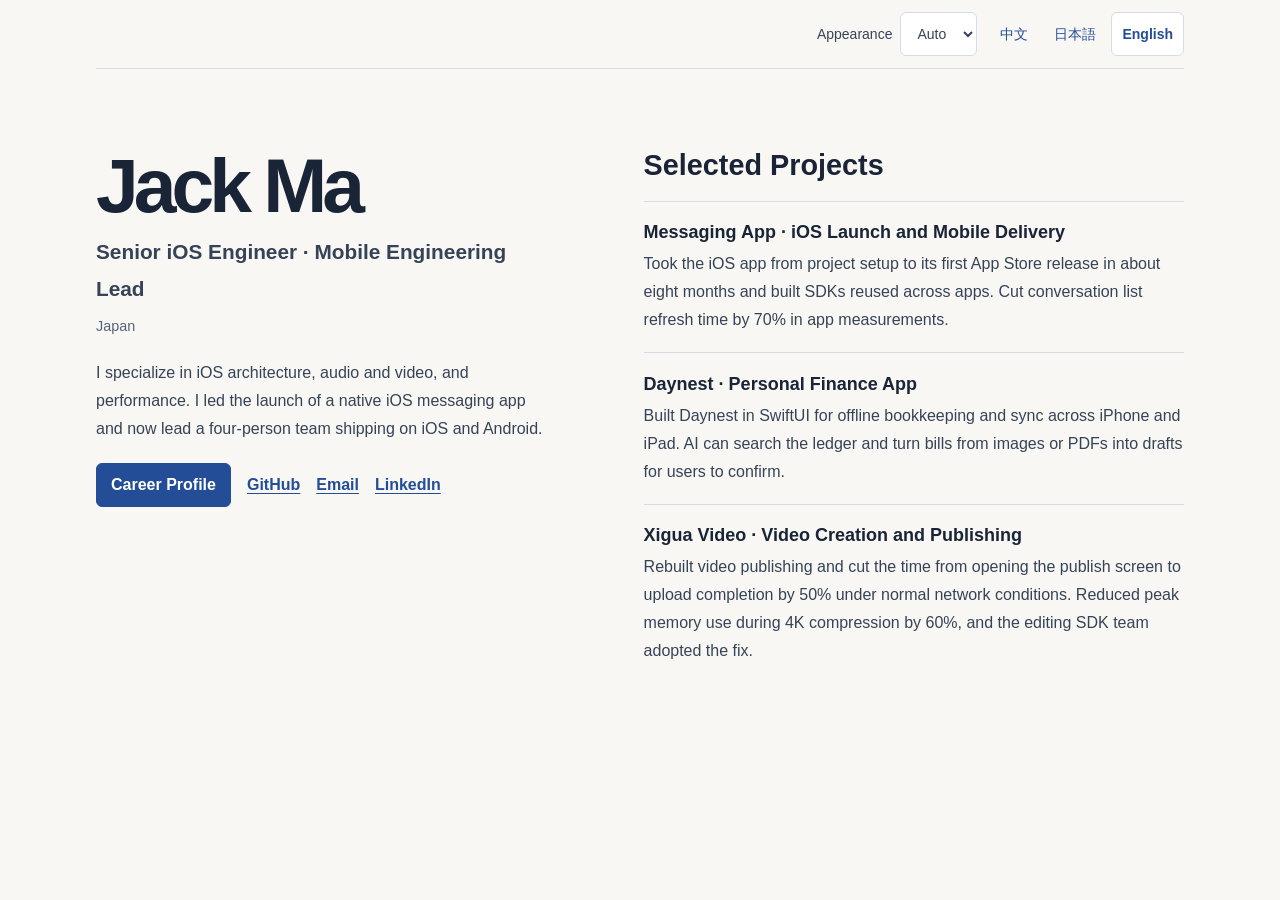
==== index-en.html @ d4ab65aa "发布三语个人主页和职业履历" ====
<!doctype html>
<html lang="en">
<head>
  <meta charset="utf-8">
  <meta name="viewport" content="width=device-width, initial-scale=1">
  <title>Jack Ma | Home</title>
  <meta name="description" content="Jack Ma, a senior iOS engineer based in Japan. Selected work in mobile delivery, video performance, and Daynest.">
  <link rel="canonical" href="https://jack--ma.github.io/index-en.html">
  <link rel="alternate" hreflang="ja" href="https://jack--ma.github.io/">
  <link rel="alternate" hreflang="zh-CN" href="https://jack--ma.github.io/index-zh.html">
  <link rel="alternate" hreflang="en" href="https://jack--ma.github.io/index-en.html">
  <link rel="alternate" hreflang="x-default" href="https://jack--ma.github.io/">
  <meta property="og:type" content="website">
  <meta property="og:locale" content="en_US">
  <meta property="og:title" content="Jack Ma | Home">
  <meta property="og:description" content="Jack Ma, a senior iOS engineer based in Japan. Selected work in mobile delivery, video performance, and Daynest.">
  <meta property="og:url" content="https://jack--ma.github.io/index-en.html">
  <meta property="og:image" content="https://jack--ma.github.io/share-card.png">
  <meta property="og:image:width" content="1200">
  <meta property="og:image:height" content="630">
  <meta property="og:image:alt" content="Jack Ma | Senior iOS Engineer">
  <meta name="twitter:card" content="summary_large_image">
  <link rel="icon" href="favicon.png" type="image/png">
  <script src="theme.js"></script>
  <link rel="stylesheet" href="styles.css">
</head>
<body class="home-page">
  <header class="home-toolbar">
    <div class="page-controls">
      <label class="theme-picker" hidden>Appearance
        <select>
          <option value="auto">Auto</option>
          <option value="light">Light</option>
          <option value="dark">Dark</option>
        </select>
      </label>
      <nav class="language-nav" aria-label="Language">
        <a href="index-zh.html" lang="zh-CN" hreflang="zh-CN">中文</a>
        <a href="./" lang="ja" hreflang="ja">日本語</a>
        <a href="index-en.html" lang="en" hreflang="en" aria-current="page">English</a>
      </nav>
    </div>
  </header>
  <main class="home">
    <header class="intro">
      <h1>Jack Ma</h1>
      <p class="role">Senior iOS Engineer · Mobile Engineering Lead</p>
      <p class="location">Japan</p>
      <p class="bio">I specialize in iOS architecture, audio and video, and performance. I led the launch of a native iOS messaging app and now lead a four-person team shipping on iOS and Android.</p>
      <div class="profile-links">
        <a href="resume-en.html">Career Profile</a>
        <a href="https://github.com/Jack--Ma">GitHub</a>
        <a href="mailto:zhaoxiangma86@gmail.com">Email</a>
        <a href="https://www.linkedin.com/in/mazhaoxiang">LinkedIn</a>
      </div>
    </header>
    <section class="projects" aria-labelledby="projects-title">
      <h2 id="projects-title">Selected Projects</h2>
      <article>
        <h3>Messaging App · iOS Launch and Mobile Delivery</h3>
        <p>Took the iOS app from project setup to its first App Store release in about eight months and built SDKs reused across apps. Cut conversation list refresh time by 70% in app measurements.</p>
      </article>
      <article>
        <h3>Daynest · Personal Finance App</h3>
        <p>Built Daynest in SwiftUI for offline bookkeeping and sync across iPhone and iPad. AI can search the ledger and turn bills from images or PDFs into drafts for users to confirm.</p>
      </article>
      <article>
        <h3>Xigua Video · Video Creation and Publishing</h3>
        <p>Rebuilt video publishing and cut the time from opening the publish screen to upload completion by 50% under normal network conditions. Reduced peak memory use during 4K compression by 60%, and the editing SDK team adopted the fix.</p>
      </article>
    </section>
  </main>
</body>
</html>
---- styles.css ----
:root {
  color-scheme: light dark;
  --paper: #f8f7f3;
  --surface: #fff;
  --ink: #192437;
  --text: #364357;
  --muted: #56647a;
  --accent: #234d96;
  --rule: #d6dce5;
  --accent-text: #fff;
  font-family: "Inter", -apple-system, BlinkMacSystemFont, "PingFang SC", "Microsoft YaHei", sans-serif;
  line-height: 1.75;
  background: var(--paper);
  color: var(--text);
}

:root:lang(ja) {
  font-family: "Hiragino Sans", Meiryo, "Yu Gothic UI", "Yu Gothic", "Noto Sans CJK JP", sans-serif;
}

:root[data-theme="light"] { color-scheme: light; }

@media screen {
  :root[data-theme="dark"] {
    color-scheme: dark;
    --paper: #141922;
    --surface: #202837;
    --ink: #f1f4f9;
    --text: #c6d0df;
    --muted: #a8b6cc;
    --accent: #abc8ff;
    --rule: #354359;
    --accent-text: #141922;
  }
}

@media screen and (prefers-color-scheme: dark) {
  :root:not([data-theme]) {
    --paper: #141922;
    --surface: #202837;
    --ink: #f1f4f9;
    --text: #c6d0df;
    --muted: #a8b6cc;
    --accent: #abc8ff;
    --rule: #354359;
    --accent-text: #141922;
  }
}

.page-controls {
  display: flex;
  flex-wrap: wrap;
  align-items: center;
  gap: .25rem .75rem;
}

.theme-picker:not([hidden]) {
  display: inline-flex;
  align-items: center;
  gap: .5rem;
  font-size: .875rem;
}

.theme-picker select {
  min-height: 44px;
  padding-inline: .75rem;
  border: 1px solid var(--muted);
  border-radius: .375rem;
  background: var(--surface);
  color: var(--text);
  font: inherit;
  cursor: pointer;
}

.theme-picker select:focus-visible {
  outline: 2px solid var(--accent);
  outline-offset: 3px;
}

* { box-sizing: border-box; }
body { margin: 0; overflow-wrap: anywhere; }
a { color: var(--accent); text-underline-offset: .2em; }
a:focus-visible, summary:focus-visible {
  outline: 2px solid var(--accent);
  outline-offset: 3px;
}
.skip {
  position: absolute;
  inset: 8px auto auto 8px;
  transform: translateY(-150%);
  background: var(--surface);
  padding: .5rem 1rem;
}
.skip:focus { transform: none; }
.masthead { border-bottom: 1px solid var(--rule); }
.masthead-inner, .layout {
  width: min(100% - 3rem, 69rem);
  margin-inline: auto;
}
.masthead-inner {
  min-height: 4.25rem;
  display: flex;
  flex-wrap: wrap;
  align-items: center;
  justify-content: space-between;
  gap: .25rem 1rem;
}
.masthead a { font-weight: 650; text-decoration: none; }
.masthead span { font-size: .875rem; color: var(--muted); }
.layout {
  display: grid;
  grid-template-columns: 10rem minmax(0, 1fr);
  gap: clamp(2rem, 7vw, 6rem);
  padding-block: clamp(2rem, 7vw, 5rem);
}
nav { position: sticky; top: 2rem; }
nav p {
  margin: 0 0 .5rem;
  font-size: .875rem;
  color: var(--muted);
}
nav a {
  display: flex;
  align-items: center;
  min-height: 44px;
  padding-inline: .75rem;
  border-left: 1px solid var(--rule);
  text-decoration: none;
}
nav a:hover, nav a:focus-visible { background: var(--surface); }
main { max-width: 48rem; }
.intro { padding-bottom: 1.75rem; }
.location { color: var(--accent); font-weight: 600; margin: 0; }
h1, h2, h3, h4 { color: var(--ink); line-height: 1.35; }
h1 { margin: .35rem 0; font-size: clamp(2.75rem, 7vw, 5.5rem); letter-spacing: -.065em; }
.role { font-size: clamp(1.25rem, 3vw, 1.75rem); margin: 0; }
section { padding-block: 1.75rem; border-top: 1px solid var(--rule); scroll-margin-top: 1rem; }
h2 { margin: 0 0 1rem; font-size: clamp(1.4rem, 3vw, 1.8rem); }
h3 { margin: 1.75rem 0 .5rem; font-size: 1.125rem; }
h4 { margin: 1.25rem 0 .4rem; font-size: 1rem; }
p { margin: 0 0 .75rem; }
ul { padding-left: 1.25rem; margin-block: .5rem 0; }
li + li { margin-top: .5rem; }
section > :last-child, .case-content p { margin-bottom: 0; }
.cases { display: grid; gap: .75rem; }
details { background: var(--surface); border: 1px solid var(--rule); border-radius: .5rem; }
summary { cursor: pointer; padding: .85rem 1rem; font-weight: 650; color: var(--ink); }
summary::marker { color: var(--accent); }
summary:hover { color: var(--accent); }
.project { display: inline-block; color: var(--accent); font-size: .875rem; margin-right: .75rem; }
.case-content { padding: 0 1rem 1rem; }
footer { padding-top: 1rem; border-top: 1px solid var(--rule); }

@media (max-width: 680px) {
  .masthead-inner, .layout { width: min(100% - 2rem, 48rem); }
  .layout { grid-template-columns: minmax(0, 1fr); gap: 1.5rem; }
  nav { position: static; display: flex; flex-wrap: wrap; gap: .25rem .5rem; }
  nav p { flex-basis: 100%; margin: 0; }
  nav a { border: 1px solid var(--rule); border-radius: .375rem; }
}

@media print {
  :root, :root[data-theme] { color-scheme: light; background: white; }
  .skip, .masthead, .page-controls, aside, #cases, footer { display: none; }
  .layout { display: block; width: auto; padding: 0; }
  main { max-width: none; }
  h2, h3, h4 { break-after: avoid; }
}

.language-nav {
  position: static;
  display: flex;
  flex-wrap: wrap;
  gap: .25rem;
}

.language-nav a {
  padding-inline: .625rem;
  border: 1px solid transparent;
  border-radius: .375rem;
  font-size: .875rem;
}

.language-nav a[aria-current="page"] {
  background: var(--surface);
  border-color: var(--rule);
  font-weight: 650;
}

.home-toolbar, .home {
  width: min(100% - 3rem, 68rem);
  margin-inline: auto;
}

.home-toolbar {
  display: flex;
  justify-content: flex-end;
  padding-block: .75rem;
  border-bottom: 1px solid var(--rule);
}

.home-toolbar .theme-picker select {
  min-height: 44px;
  border-color: var(--rule);
}

.home {
  display: grid;
  grid-template-columns: minmax(0, 1fr) minmax(0, 1.18fr);
  align-items: start;
  gap: clamp(2.5rem, 7vw, 6rem);
  max-width: none;
  padding-block: clamp(2.5rem, 6vw, 5rem);
}

.home .intro { padding: 0; }
.home h1 {
  margin: 0 0 .6rem;
  font-size: clamp(3rem, 6vw, 5.25rem);
  line-height: 1.03;
}

.home .role {
  font-size: clamp(1.05rem, 2vw, 1.3rem);
  font-weight: 650;
}

.home .location {
  margin-top: .4rem;
  color: var(--muted);
  font-size: .9rem;
  font-weight: 500;
}

.home .bio { margin: 1.25rem 0; }

.profile-links {
  display: flex;
  flex-wrap: wrap;
  align-items: center;
  gap: .5rem 1rem;
}

.profile-links a {
  display: inline-flex;
  align-items: center;
  min-height: 44px;
  font-weight: 650;
}

.profile-links a:first-child {
  padding-inline: .875rem;
  border: 1px solid var(--accent);
  border-radius: .375rem;
  color: var(--accent-text);
  background: var(--accent);
  text-decoration: none;
}

.profile-links a:first-child:hover { text-decoration: underline; }

.home .projects {
  padding: 0;
  border: 0;
}

.home .projects h2 { margin-bottom: 1rem; }

.home .projects article {
  padding-block: 1.15rem;
  border-top: 1px solid var(--rule);
}

.home .projects h3 { margin: 0 0 .35rem; }
.home .projects p { margin: 0; }

@media (max-width: 760px) {
  .home-toolbar, .home { width: calc(100% - 2rem); }
  .home-toolbar { justify-content: flex-start; }
  .home { grid-template-columns: minmax(0, 1fr); }
}

@media print {
  .home-toolbar { display: none; }
  .home { display: block; }
  .home .projects { margin-top: 2rem; }
}

.resume-page .masthead-inner,
.resume-page .layout {
  width: min(100% - 3rem, 68rem);
}

.resume-links {
  display: flex;
  flex-wrap: wrap;
  align-items: center;
  gap: .25rem 1rem;
}

.resume-links a {
  display: inline-flex;
  align-items: center;
  min-height: 44px;
}

.resume-page .masthead-inner { padding-block: .75rem; }
.resume-page .layout { gap: clamp(1.75rem, 5vw, 4rem); }
.resume-page main { max-width: 46rem; }
.resume-page .intro h1 { margin: 0 0 .4rem; }
.resume-page .intro .role { font-size: clamp(1.05rem, 2vw, 1.3rem); font-weight: 650; }
.resume-page .intro .location { margin-top: .4rem; color: var(--muted); font-size: .9rem; }
.resume-page section { padding-block: 2rem; }

.resume-entry h3 { margin: 0 0 .25rem; }
.resume-entry h3 + p { color: var(--muted); font-size: .9rem; }
.resume-entry p:last-child { margin-bottom: 0; }

.resume-entry + .resume-entry {
  border-top: 1px solid var(--rule);
  margin-top: 1.5rem;
  padding-top: 1.5rem;
}

@media screen and (max-width: 760px) {
  .resume-page .masthead-inner,
  .resume-page .layout { width: calc(100% - 2rem); }
  .resume-page .layout { grid-template-columns: minmax(0, 1fr); }
  .resume-page aside { display: none; }
}

@media print {
  .resume-page .layout { width: auto; }
  .resume-page main { max-width: none; }
}
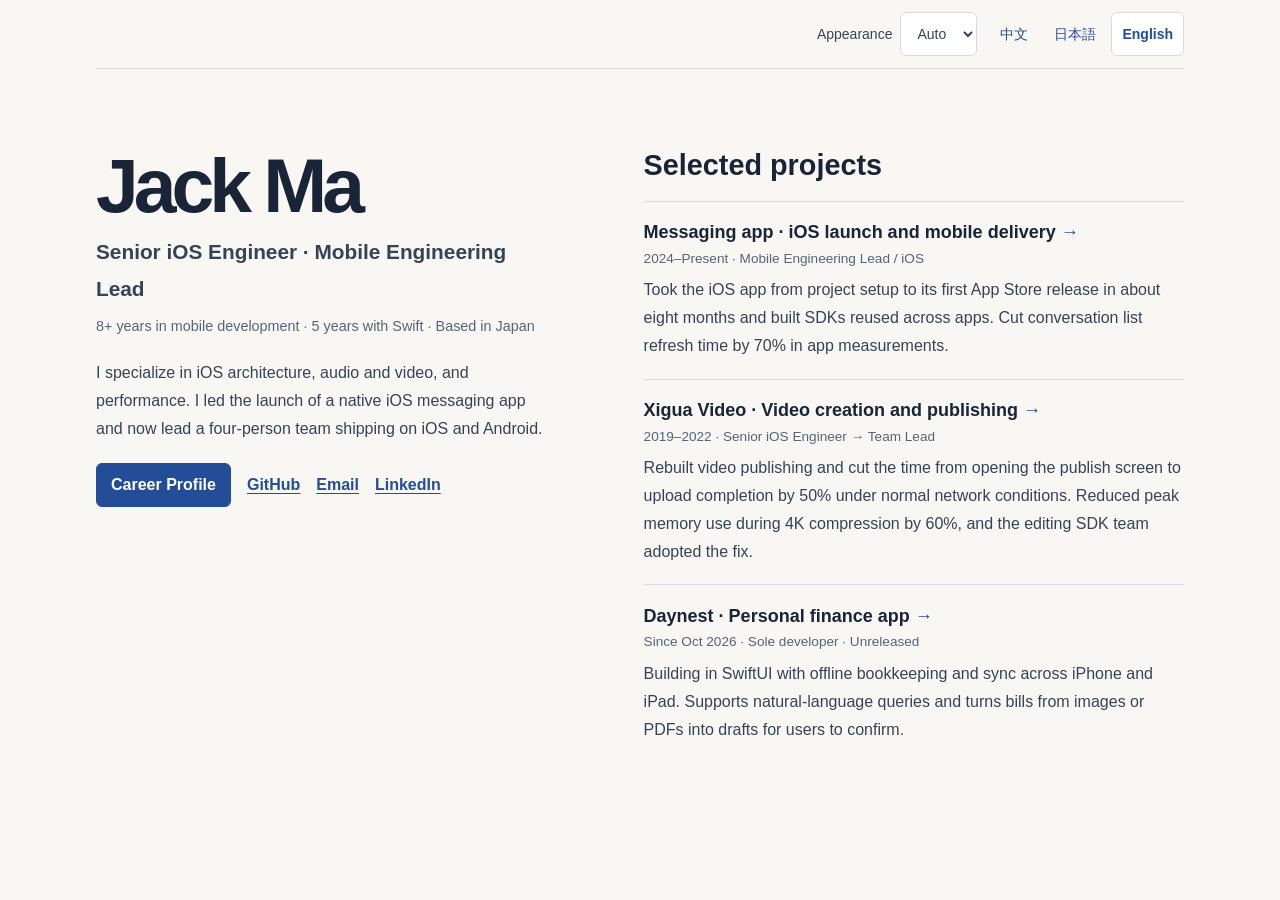
==== commit 02000273: "履历页改为项目卡片结构并优化首页 - 履历页按核心优势、项目卡片、技术栈重排，补充实现细节与验证口径 - 目录跳转自动展开项目，打印后恢复折叠状态 - 首页项目卡片可跳转到对应项目，补充时间、角色和项" ====
--- a/index-en.html
+++ b/index-en.html
@@ -45,7 +45,7 @@
     <header class="intro">
       <h1>Jack Ma</h1>
       <p class="role">Senior iOS Engineer · Mobile Engineering Lead</p>
-      <p class="location">Japan</p>
+      <p class="location">8+ years in mobile development · 5 years with Swift · Based in Japan</p>
       <p class="bio">I specialize in iOS architecture, audio and video, and performance. I led the launch of a native iOS messaging app and now lead a four-person team shipping on iOS and Android.</p>
       <div class="profile-links">
         <a href="resume-en.html">Career Profile</a>
@@ -55,18 +55,21 @@
       </div>
     </header>
     <section class="projects" aria-labelledby="projects-title">
-      <h2 id="projects-title">Selected Projects</h2>
+      <h2 id="projects-title">Selected projects</h2>
       <article>
-        <h3>Messaging App · iOS Launch and Mobile Delivery</h3>
+        <h3><a href="resume-en.html#no-4">Messaging app · iOS launch and mobile delivery</a></h3>
+        <p class="card-meta">2024–Present · Mobile Engineering Lead / iOS</p>
         <p>Took the iOS app from project setup to its first App Store release in about eight months and built SDKs reused across apps. Cut conversation list refresh time by 70% in app measurements.</p>
       </article>
       <article>
-        <h3>Daynest · Personal Finance App</h3>
-        <p>Built Daynest in SwiftUI for offline bookkeeping and sync across iPhone and iPad. AI can search the ledger and turn bills from images or PDFs into drafts for users to confirm.</p>
+        <h3><a href="resume-en.html#no-2">Xigua Video · Video creation and publishing</a></h3>
+        <p class="card-meta">2019–2022 · Senior iOS Engineer → Team Lead</p>
+        <p>Rebuilt video publishing and cut the time from opening the publish screen to upload completion by 50% under normal network conditions. Reduced peak memory use during 4K compression by 60%, and the editing SDK team adopted the fix.</p>
       </article>
       <article>
-        <h3>Xigua Video · Video Creation and Publishing</h3>
-        <p>Rebuilt video publishing and cut the time from opening the publish screen to upload completion by 50% under normal network conditions. Reduced peak memory use during 4K compression by 60%, and the editing SDK team adopted the fix.</p>
+        <h3><a href="resume-en.html#projects">Daynest · Personal finance app</a></h3>
+        <p class="card-meta">Since Oct 2026 · Sole developer · Unreleased</p>
+        <p>Building in SwiftUI with offline bookkeeping and sync across iPhone and iPad. Supports natural-language queries and turns bills from images or PDFs into drafts for users to confirm.</p>
       </article>
     </section>
   </main>
--- a/styles.css
+++ b/styles.css
@@ -141,7 +141,7 @@
 p { margin: 0 0 .75rem; }
 ul { padding-left: 1.25rem; margin-block: .5rem 0; }
 li + li { margin-top: .5rem; }
-section > :last-child, .case-content p { margin-bottom: 0; }
+section > :last-child, .case-content p:last-child { margin-bottom: 0; }
 .cases { display: grid; gap: .75rem; }
 details { background: var(--surface); border: 1px solid var(--rule); border-radius: .5rem; }
 summary { cursor: pointer; padding: .85rem 1rem; font-weight: 650; color: var(--ink); }
@@ -161,7 +161,7 @@
 
 @media print {
   :root, :root[data-theme] { color-scheme: light; background: white; }
-  .skip, .masthead, .page-controls, aside, #cases, footer { display: none; }
+  .skip, .masthead, .page-controls, aside, footer { display: none; }
   .layout { display: block; width: auto; padding: 0; }
   main { max-width: none; }
   h2, h3, h4 { break-after: avoid; }
@@ -271,13 +271,19 @@
   border-top: 1px solid var(--rule);
 }
 
-.home .projects h3 { margin: 0 0 .35rem; }
+.home .projects h3 { margin: 0 0 .15rem; }
+.home .projects h3 a { color: var(--ink); text-decoration: none; }
+.home .projects h3 a::after { content: " →"; color: var(--accent); }
+.home .projects h3 a:hover { color: var(--accent); text-decoration: underline; }
+.home .projects .card-meta { margin: 0 0 .35rem; color: var(--muted); font-size: .85rem; }
 .home .projects p { margin: 0; }
 
 @media (max-width: 760px) {
   .home-toolbar, .home { width: calc(100% - 2rem); }
   .home-toolbar { justify-content: flex-start; }
   .home { grid-template-columns: minmax(0, 1fr); }
+  .profile-links { display: grid; grid-template-columns: repeat(3, auto); justify-content: start; }
+  .profile-links a:first-child { grid-column: 1 / -1; justify-self: start; }
 }
 
 @media print {
@@ -333,3 +339,59 @@
   .resume-page .layout { width: auto; }
   .resume-page main { max-width: none; }
 }
+
+/* Skill-sheet layout */
+.resume-page .intro .meta { margin: .5rem 0 0; color: var(--muted); font-size: .9rem; }
+code { font-family: ui-monospace, SFMono-Regular, Menlo, monospace; font-size: .86em; padding: .05em .3em; border: 1px solid var(--rule); border-radius: .25rem; background: var(--surface); color: var(--ink); overflow-wrap: anywhere; }
+.jump { display: none; margin: .75rem 0 0; }
+.jump a { display: inline-flex; align-items: center; min-height: 44px; font-weight: 650; }
+.strengths { display: grid; gap: 1.1rem; }
+.strength h3 { margin: 0 0 .3rem; padding-left: .6rem; border-left: 3px solid var(--accent); font-size: 1rem; }
+.strength ul { margin: 0; }
+.strength li + li, .job-body li + li { margin-top: .25rem; }
+.company { margin-top: 1.75rem; }
+.company:first-of-type { margin-top: 0; }
+.company > h3 { margin: 0 0 .75rem; font-size: 1.05rem; }
+.company > h3 span { color: var(--muted); font-weight: 500; font-size: .9rem; margin-left: .5rem; }
+.jobs { display: grid; gap: .75rem; }
+.job { background: var(--surface); border: 1px solid var(--rule); border-radius: .5rem; scroll-margin-top: 1rem; }
+.job > summary, .job-static { display: grid; grid-template-columns: auto minmax(0, 1fr); gap: .15rem .75rem; align-items: start; padding: .85rem 1rem; list-style: none; color: var(--text); font-weight: 400; }
+.job > summary::-webkit-details-marker { display: none; }
+.job > summary::before { content: "▸"; position: absolute; left: .6rem; top: .95rem; color: var(--accent); font-size: .8rem; line-height: 1.5; transition: transform .15s; }
+.job > summary { position: relative; padding-left: 1.6rem; }
+.job[open] > summary::before { transform: rotate(90deg); }
+.job[open] > summary { border-bottom: 1px solid var(--rule); }
+.job-no { grid-row: span 2; align-self: start; margin-top: .2rem; padding: 0 .45rem; border: 1px solid var(--rule); border-radius: .375rem; background: var(--paper); color: var(--muted); font-size: .75rem; font-weight: 650; white-space: nowrap; }
+.job-title { color: var(--ink); font-weight: 650; }
+.job-meta { display: flex; flex-wrap: wrap; align-items: center; gap: .25rem .6rem; font-size: .85rem; color: var(--muted); }
+.role-tag { padding: 0 .5rem; border: 1px solid var(--accent); border-radius: 999px; color: var(--accent); font-size: .75rem; line-height: 1.6; }
+.job-body { padding: .25rem 1rem 1rem 1.6rem; }
+.job-body h4 { margin: 1rem 0 .35rem; padding-left: .5rem; border-left: 3px solid var(--accent); font-size: .9rem; }
+.job-body ul { margin-top: .25rem; }
+.job-body ul ul { margin-top: .2rem; }
+.job-body p { margin: 0; }
+.chips { display: flex; flex-wrap: wrap; gap: .35rem; margin: .3rem 0 0; padding: 0; list-style: none; }
+.chips li { margin: 0; padding: 0 .5rem; border: 1px solid var(--rule); border-radius: .375rem; background: var(--paper); font-size: .8rem; line-height: 1.7; }
+.chips li + li { margin-top: 0; }
+.skill-grid { display: grid; grid-template-columns: 9rem minmax(0, 1fr); gap: .65rem 1rem; margin: 0; }
+.skill-grid dt { color: var(--ink); font-weight: 650; font-size: .9rem; padding-top: .1rem; }
+.skill-grid dd { margin: 0; }
+.skill-grid .chips { margin: 0; }
+.early { margin: 1rem 0 0; color: var(--muted); font-size: .92rem; }
+.toc-sub { margin: 0 0 .25rem; }
+.toc-sub a { min-height: 30px; padding-left: 1.5rem; font-size: .82rem; line-height: 1.35; padding-block: .2rem; }
+@media screen and (max-width: 760px) {
+  .skill-grid { grid-template-columns: minmax(0, 1fr); gap: .2rem; }
+  .skill-grid dd { margin-bottom: .6rem; }
+  .job-body { padding-left: 1rem; }
+  .jump { display: block; }
+}
+@media print {
+  .job, .job-no, .chips li, code { background: none; }
+  .job { break-inside: auto; }
+  .job > summary::before { content: none; }
+  .job > summary { padding-left: 1rem; }
+  .job > summary, .company > h3, .job-body h4 { break-after: avoid; }
+  .job-body li { break-inside: avoid; }
+  .jump { display: none; }
+}
